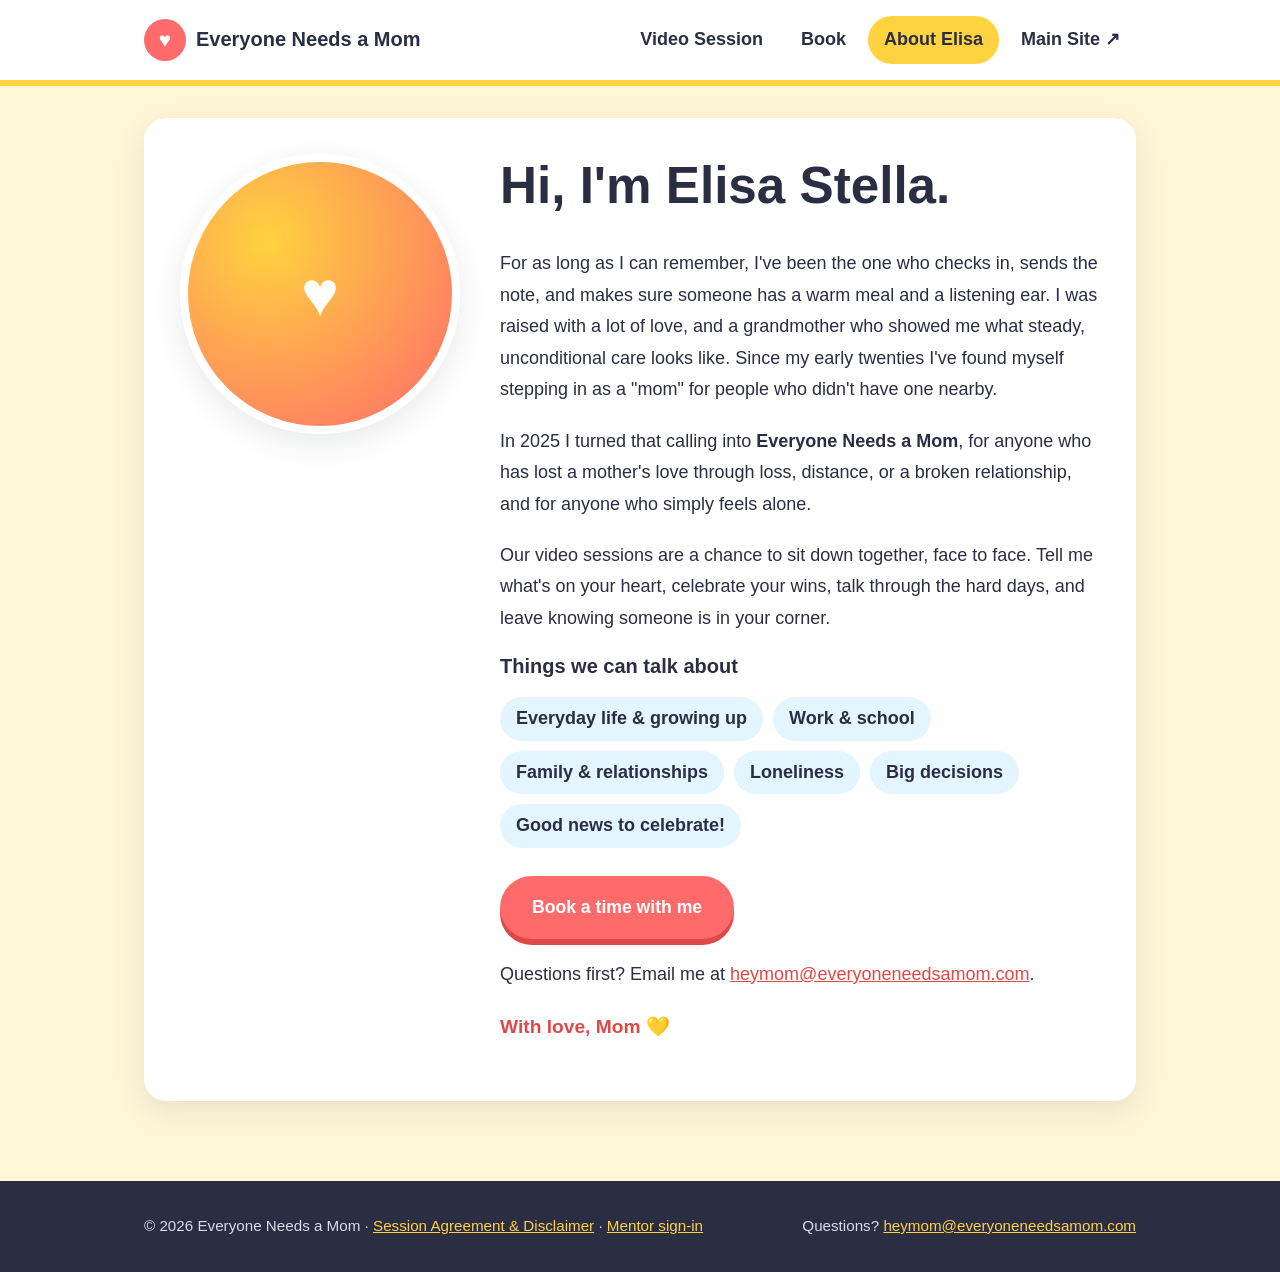
==== about.html @ e0fbef5b "Add video sessions site with mentor sign-in Client video page with 18+ and disclaimer gate, booking " ====
<!DOCTYPE html>
<html lang="en">
<head>
  <meta charset="utf-8">
  <meta name="viewport" content="width=device-width, initial-scale=1">
  <title>About Elisa — Everyone Needs a Mom</title>
  <meta name="description" content="Meet Elisa Stella, the step-in mom behind Everyone Needs a Mom.">
  <link rel="icon" href="data:image/svg+xml,<svg xmlns='http://www.w3.org/2000/svg' viewBox='0 0 100 100'><text y='.9em' font-size='90'>🌼</text></svg>">
  <link rel="stylesheet" href="styles.css">
</head>
<body>

<header class="site-header">
  <div class="wrap">
    <a class="logo" href="index.html"><span class="logo-mark">♥</span> Everyone Needs a Mom</a>
    <nav class="nav">
      <a href="index.html">Video Session</a>
      <a href="index.html#book">Book</a>
      <a href="about.html" aria-current="page">About <span data-mentor-name>Elisa</span></a>
      <a data-main-site href="https://everyoneneedsamom.com">Main Site ↗</a>
    </nav>
  </div>
</header>

<main>
  <section>
    <div class="wrap">
      <div class="card">
        <div class="about-grid">
          <div class="photo">
            <img src="https://everyoneneedsamom.com/wp-content/uploads/2026/05/Elisa-Stella.jpg"
                 alt="Elisa Stella, founder of Everyone Needs a Mom"
                 onerror="var p=this.parentNode; this.remove(); p.textContent='♥';">
          </div>

          <div>
            <h1>Hi, I'm <span data-mentor-fullname>Elisa Stella</span>.</h1>

            <p>For as long as I can remember, I've been the one who checks in, sends the note, and makes sure someone has a warm meal and a listening ear. I was raised with a lot of love, and a grandmother who showed me what steady, unconditional care looks like. Since my early twenties I've found myself stepping in as a "mom" for people who didn't have one nearby.</p>
            <p>In 2025 I turned that calling into <b>Everyone Needs a Mom</b>, for anyone who has lost a mother's love through loss, distance, or a broken relationship, and for anyone who simply feels alone.</p>
            <p>Our video sessions are a chance to sit down together, face to face. Tell me what's on your heart, celebrate your wins, talk through the hard days, and leave knowing someone is in your corner.</p>

            <h3>Things we can talk about</h3>
            <ul class="pill-list">
              <li>Everyday life &amp; growing up</li>
              <li>Work &amp; school</li>
              <li>Family &amp; relationships</li>
              <li>Loneliness</li>
              <li>Big decisions</li>
              <li>Good news to celebrate!</li>
            </ul>

            <p style="margin-top:1.6em">
              <a class="btn" href="index.html#book">Book a time with me</a>
            </p>
            <p>Questions first? Email me at <a data-email href="mailto:heymom@everyoneneedsamom.com">heymom@everyoneneedsamom.com</a>.</p>
            <p class="signoff">With love, Mom 💛</p>
          </div>
        </div>
      </div>
    </div>
  </section>
</main>

<footer class="site-footer">
  <div class="wrap">
    <span>© <span data-year>2026</span> Everyone Needs a Mom · <a href="terms.html">Session Agreement &amp; Disclaimer</a> · <a href="signin.html">Mentor sign-in</a></span>
    <span>Questions? <a data-email href="mailto:heymom@everyoneneedsamom.com">heymom@everyoneneedsamom.com</a></span>
  </div>
</footer>

<script src="config.js"></script>
<script src="app.js"></script>
</body>
</html>
---- styles.css ----
/* Everyone Needs a Mom — bright, cheerful, simple */
:root {
  --sun: #FFD23F;
  --sun-soft: #FFF6D6;
  --coral: #FF6B6B;
  --coral-dark: #E04848;
  --sky: #3BB5F5;
  --sky-soft: #E3F5FF;
  --mint: #3DD6A3;
  --mint-soft: #E2FAF1;
  --ink: #2B2D42;
  --ink-soft: #5C5F77;
  --white: #FFFFFF;
  --radius: 22px;
  --shadow: 0 10px 30px rgba(43, 45, 66, 0.10);
}

* { box-sizing: border-box; }

html { scroll-behavior: smooth; }

body {
  margin: 0;
  font-family: Arial, Helvetica, sans-serif;
  font-size: 18px;
  line-height: 1.75;
  color: var(--ink);
  background: var(--sun-soft);
}

h1, h2, h3 { line-height: 1.25; margin: 0 0 0.6em; }
h1 { font-size: clamp(2rem, 5vw, 3.2rem); }
h2 { font-size: clamp(1.6rem, 3.5vw, 2.2rem); }
h3 { font-size: 1.25rem; }
p  { margin: 0 0 1.1em; }
a  { color: var(--coral-dark); }

.wrap { max-width: 1040px; margin: 0 auto; padding: 0 24px; }

/* ---------- Header ---------- */
.site-header {
  background: var(--white);
  border-bottom: 6px solid var(--sun);
}
.site-header .wrap {
  display: flex; align-items: center; justify-content: space-between;
  gap: 16px; padding-top: 16px; padding-bottom: 16px; flex-wrap: wrap;
}
.logo {
  display: flex; align-items: center; gap: 10px;
  font-weight: bold; font-size: 1.25rem; color: var(--ink); text-decoration: none;
}
.logo-mark {
  width: 42px; height: 42px; border-radius: 50%;
  background: var(--coral); color: var(--white);
  display: grid; place-items: center; font-size: 1.3rem;
}
.nav { display: flex; gap: 6px; flex-wrap: wrap; }
.nav a {
  text-decoration: none; color: var(--ink); font-weight: bold;
  padding: 8px 16px; border-radius: 999px;
}
.nav a:hover, .nav a[aria-current="page"] { background: var(--sun); }

/* ---------- Hero ---------- */
.hero { padding: 64px 0 48px; text-align: center; }
.hero p { font-size: 1.2rem; color: var(--ink-soft); max-width: 640px; margin: 0 auto 1.6em; }
.hero-badges { display: flex; gap: 10px; justify-content: center; flex-wrap: wrap; }
.badge {
  background: var(--white); border-radius: 999px; padding: 8px 18px;
  font-weight: bold; box-shadow: var(--shadow); font-size: 0.95rem;
}

/* ---------- Buttons ---------- */
.btn {
  display: inline-block; border: 0; cursor: pointer;
  font-family: Arial, Helvetica, sans-serif; font-weight: bold; font-size: 1.1rem;
  padding: 16px 32px; border-radius: 999px; text-decoration: none;
  background: var(--coral); color: var(--white);
  box-shadow: 0 6px 0 var(--coral-dark);
  transition: transform .08s ease, box-shadow .08s ease, opacity .2s;
}
.btn:hover { transform: translateY(-2px); box-shadow: 0 8px 0 var(--coral-dark); }
.btn:active { transform: translateY(4px); box-shadow: 0 2px 0 var(--coral-dark); }
.btn:disabled { opacity: .45; cursor: not-allowed; transform: none; box-shadow: 0 6px 0 var(--coral-dark); }
.btn-sky  { background: var(--sky);  box-shadow: 0 6px 0 #1E8FCB; }
.btn-sky:hover { box-shadow: 0 8px 0 #1E8FCB; }
.btn-big { font-size: 1.4rem; padding: 22px 44px; }

/* ---------- Sections / cards ---------- */
section { padding: 32px 0 48px; }
.card {
  background: var(--white); border-radius: var(--radius);
  box-shadow: var(--shadow); padding: 36px;
}
.section-title { display: flex; align-items: center; gap: 12px; }
.step-dot {
  flex: none; width: 44px; height: 44px; border-radius: 50%;
  display: grid; place-items: center; font-weight: bold; color: var(--white);
}
.dot-sky { background: var(--sky); }
.dot-mint { background: var(--mint); }
.dot-coral { background: var(--coral); }

/* ---------- Video gate ---------- */
.gate { border-top: 10px solid var(--sky); }
.gate-steps { display: grid; gap: 18px; margin: 24px 0; }
.check {
  display: flex; gap: 14px; align-items: flex-start;
  background: var(--sky-soft); border-radius: 16px; padding: 18px 20px; cursor: pointer;
}
.check input { width: 26px; height: 26px; margin-top: 3px; flex: none; accent-color: var(--coral); cursor: pointer; }
.field { display: grid; gap: 8px; max-width: 360px; }
.field label { font-weight: bold; }
.field input {
  font-family: Arial, Helvetica, sans-serif; font-size: 1.1rem;
  padding: 14px 16px; border-radius: 14px; border: 3px solid var(--sky-soft);
}
.field input:focus { outline: none; border-color: var(--sky); }
.fee-note {
  background: var(--sun-soft); border-left: 6px solid var(--sun);
  border-radius: 12px; padding: 14px 18px; margin: 0 0 8px;
}
.error { color: var(--coral-dark); font-weight: bold; min-height: 1.75em; margin: 8px 0 0; }

.video-box {
  position: relative; width: 100%; aspect-ratio: 16 / 9; min-height: 420px;
  background: var(--ink); border-radius: var(--radius); overflow: hidden;
}
.video-box iframe { width: 100%; height: 100%; border: 0; }
.video-placeholder {
  position: absolute; inset: 0; display: grid; place-items: center; text-align: center;
  color: var(--white); padding: 24px;
}
.hidden { display: none !important; }

/* ---------- Calendar ---------- */
.calendar { border-top: 10px solid var(--mint); }
#cal-inline { width: 100%; min-height: 640px; overflow: auto; }

.setup-note {
  background: var(--mint-soft); border: 3px dashed var(--mint);
  border-radius: 16px; padding: 22px 24px; color: var(--ink);
}
.setup-note code { background: var(--white); padding: 2px 8px; border-radius: 6px; }

/* ---------- About ---------- */
.about-grid { display: grid; grid-template-columns: 280px 1fr; gap: 40px; align-items: start; }
.photo {
  width: 100%; aspect-ratio: 1; border-radius: 50%;
  background: radial-gradient(circle at 30% 30%, var(--sun), var(--coral));
  display: grid; place-items: center; color: var(--white); font-size: 4rem; font-weight: bold;
  border: 8px solid var(--white); box-shadow: var(--shadow); overflow: hidden;
}
.photo img { width: 100%; height: 100%; object-fit: cover; }
.pill-list { display: flex; flex-wrap: wrap; gap: 10px; padding: 0; list-style: none; }
.pill-list li { background: var(--sky-soft); border-radius: 999px; padding: 6px 16px; font-weight: bold; }

/* ---------- Terms ---------- */
.terms h2 { margin-top: 1.4em; font-size: 1.4rem; }
.terms ol li, .terms ul li { margin-bottom: 0.7em; }

/* ---------- Mentor page ---------- */
.mentor-hero { text-align: center; padding: 40px 0 20px; }
.tool { margin-top: 28px; }
.mono { font-family: "Courier New", monospace; word-break: break-all; background: var(--sun-soft); padding: 12px; border-radius: 10px; }

/* ---------- Footer ---------- */
.site-footer {
  background: var(--ink); color: #DADCE8; padding: 32px 0; margin-top: 32px;
  font-size: 0.95rem;
}
.site-footer a { color: var(--sun); }
.site-footer .wrap { display: flex; justify-content: space-between; gap: 16px; flex-wrap: wrap; }

/* ---------- Mobile ---------- */
@media (max-width: 720px) {
  body { font-size: 17px; }
  .card { padding: 24px; }
  .about-grid { grid-template-columns: 1fr; }
  .photo { max-width: 220px; margin: 0 auto; }
  .video-box { min-height: 320px; aspect-ratio: 3 / 4; }
  .btn-big { width: 100%; }
}

/* ---------- Sign-in & mentor dashboard ---------- */
.wrap.narrow { max-width: 560px; }
.signin-card { text-align: center; margin-top: 24px; border-top: 10px solid var(--coral); }
.signin-icon { font-size: 3rem; line-height: 1; margin-bottom: 8px; }
.signin-card form { text-align: left; margin-top: 20px; }
.field.wide { max-width: none; margin-bottom: 14px; }
.pw-row { display: flex; gap: 8px; }
.pw-row input { flex: 1; min-width: 0; }
.pw-toggle {
  font-family: Arial, Helvetica, sans-serif; font-weight: bold; font-size: 1rem;
  border: 0; border-radius: 14px; padding: 0 18px; cursor: pointer;
  background: var(--sky-soft); color: var(--ink);
}
.small-check { padding: 12px 16px; margin: 6px 0 20px; font-size: 1rem; }
.small-check input { width: 22px; height: 22px; }
.btn.full { width: 100%; text-align: center; }
.muted { color: var(--ink-soft); font-size: 0.95rem; }
.nav-btn {
  font-family: Arial, Helvetica, sans-serif; font-weight: bold; font-size: 1rem;
  border: 0; cursor: pointer; padding: 8px 16px; border-radius: 999px;
  background: var(--sky-soft); color: var(--ink);
}
.nav-btn:hover { background: var(--sun); }
.dash-hello { text-align: center; padding: 28px 0 8px; }
.dash-hello p { color: var(--ink-soft); font-size: 1.15rem; }
.dash-grid { display: grid; grid-template-columns: 1fr 1fr; gap: 24px; margin-top: 24px; }
.stack { display: grid; gap: 14px; margin: 8px 0 18px; }
.btn-mint { background: var(--mint); box-shadow: 0 6px 0 #22A97C; }
.btn-mint:hover { box-shadow: 0 8px 0 #22A97C; }
.btn-outline { background: var(--white); color: var(--ink); border: 3px solid var(--sky); box-shadow: 0 6px 0 var(--sky-soft); }
.btn-outline:hover { box-shadow: 0 8px 0 var(--sky-soft); }
.code-card { border-top: 10px solid var(--coral); }
.big-code {
  font-size: 2.2rem; font-weight: bold; letter-spacing: 0.08em; text-align: center;
  background: var(--sun-soft); border-radius: 16px; padding: 14px; margin: 8px 0 18px;
}
.copied { color: #1E8F64; font-weight: bold; margin-left: 10px; }
.advanced { margin-top: 24px; }
.advanced summary { cursor: pointer; font-weight: bold; font-size: 1.1rem; }
.advanced[open] summary { margin-bottom: 14px; }
textarea.out { width: 100%; border: 0; font-size: 0.85rem; line-height: 1.4; }
.signoff { font-size: 1.2rem; font-weight: bold; color: var(--coral-dark); }
@media (max-width: 820px) { .dash-grid { grid-template-columns: 1fr; } }
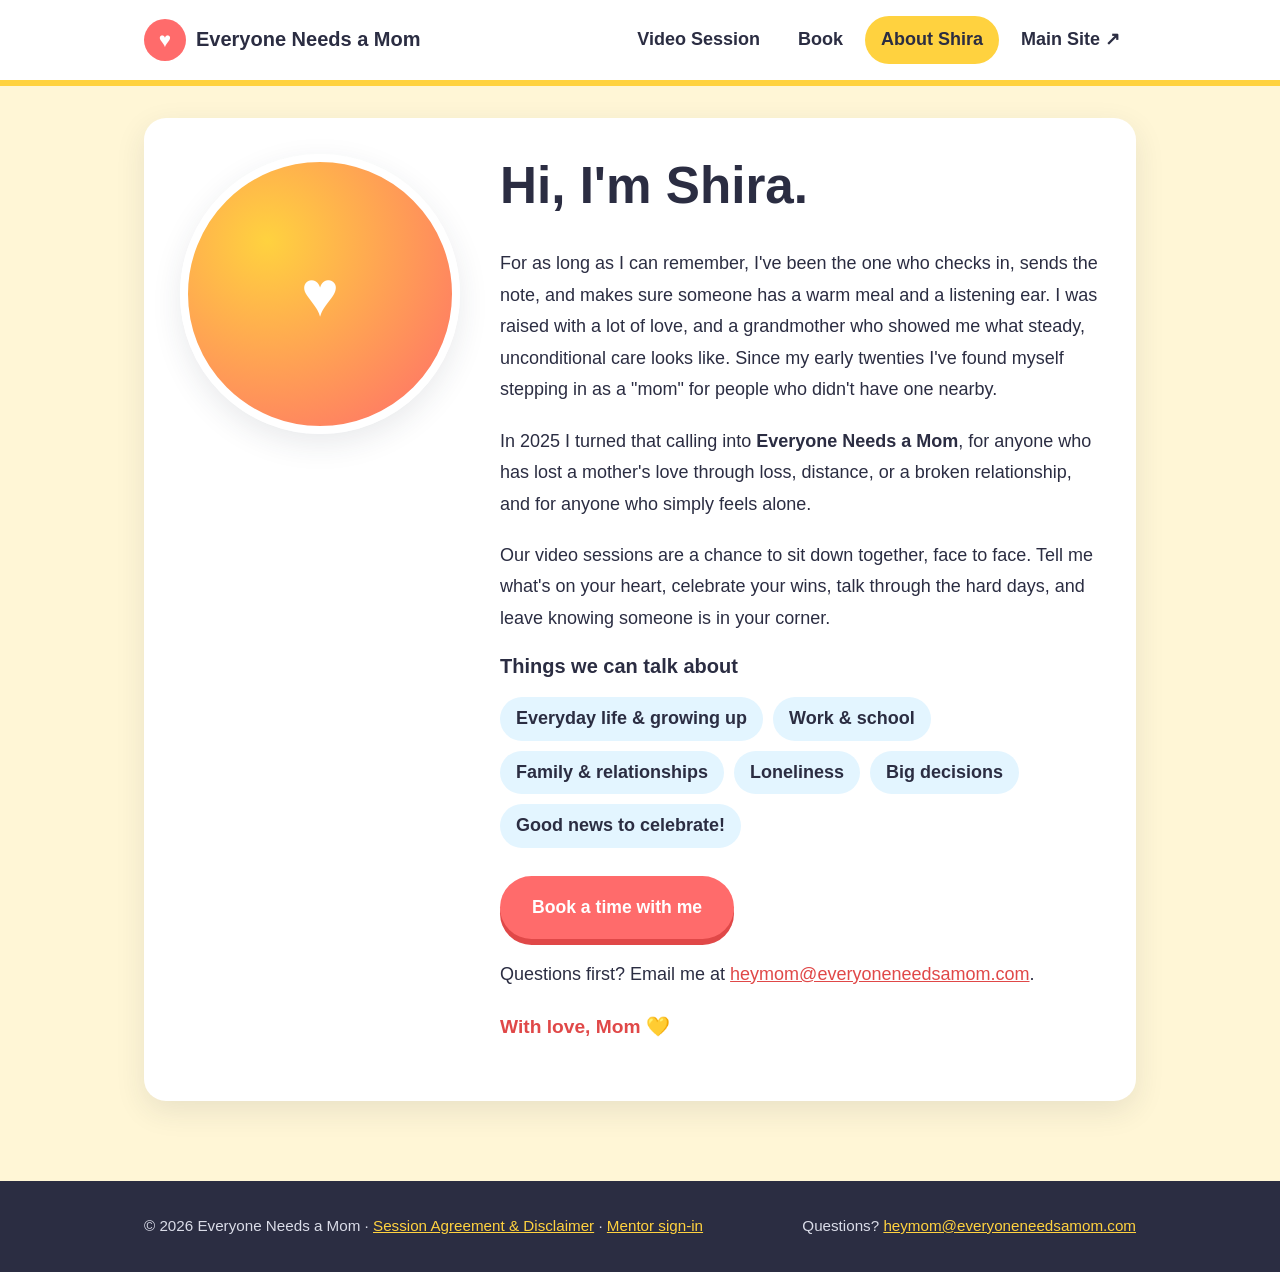
==== commit 2b393334: "Change mentor name to Shira Co-Authored-By: Claude Opus 5.5 <noreply@anthropic.com> Claude-Session:" ====
--- a/about.html
+++ b/about.html
@@ -3,8 +3,8 @@
 <head>
   <meta charset="utf-8">
   <meta name="viewport" content="width=device-width, initial-scale=1">
-  <title>About Elisa — Everyone Needs a Mom</title>
-  <meta name="description" content="Meet Elisa Stella, the step-in mom behind Everyone Needs a Mom.">
+  <title>About Shira — Everyone Needs a Mom</title>
+  <meta name="description" content="Meet Shira, the step-in mom behind Everyone Needs a Mom.">
   <link rel="icon" href="data:image/svg+xml,<svg xmlns='http://www.w3.org/2000/svg' viewBox='0 0 100 100'><text y='.9em' font-size='90'>🌼</text></svg>">
   <link rel="stylesheet" href="styles.css">
 </head>
@@ -16,7 +16,7 @@
     <nav class="nav">
       <a href="index.html">Video Session</a>
       <a href="index.html#book">Book</a>
-      <a href="about.html" aria-current="page">About <span data-mentor-name>Elisa</span></a>
+      <a href="about.html" aria-current="page">About <span data-mentor-name>Shira</span></a>
       <a data-main-site href="https://everyoneneedsamom.com">Main Site ↗</a>
     </nav>
   </div>
@@ -29,12 +29,12 @@
         <div class="about-grid">
           <div class="photo">
             <img src="https://everyoneneedsamom.com/wp-content/uploads/2026/05/Elisa-Stella.jpg"
-                 alt="Elisa Stella, founder of Everyone Needs a Mom"
+                 alt="Shira, founder of Everyone Needs a Mom"
                  onerror="var p=this.parentNode; this.remove(); p.textContent='♥';">
           </div>
 
           <div>
-            <h1>Hi, I'm <span data-mentor-fullname>Elisa Stella</span>.</h1>
+            <h1>Hi, I'm <span data-mentor-fullname>Shira</span>.</h1>
 
             <p>For as long as I can remember, I've been the one who checks in, sends the note, and makes sure someone has a warm meal and a listening ear. I was raised with a lot of love, and a grandmother who showed me what steady, unconditional care looks like. Since my early twenties I've found myself stepping in as a "mom" for people who didn't have one nearby.</p>
             <p>In 2025 I turned that calling into <b>Everyone Needs a Mom</b>, for anyone who has lost a mother's love through loss, distance, or a broken relationship, and for anyone who simply feels alone.</p>
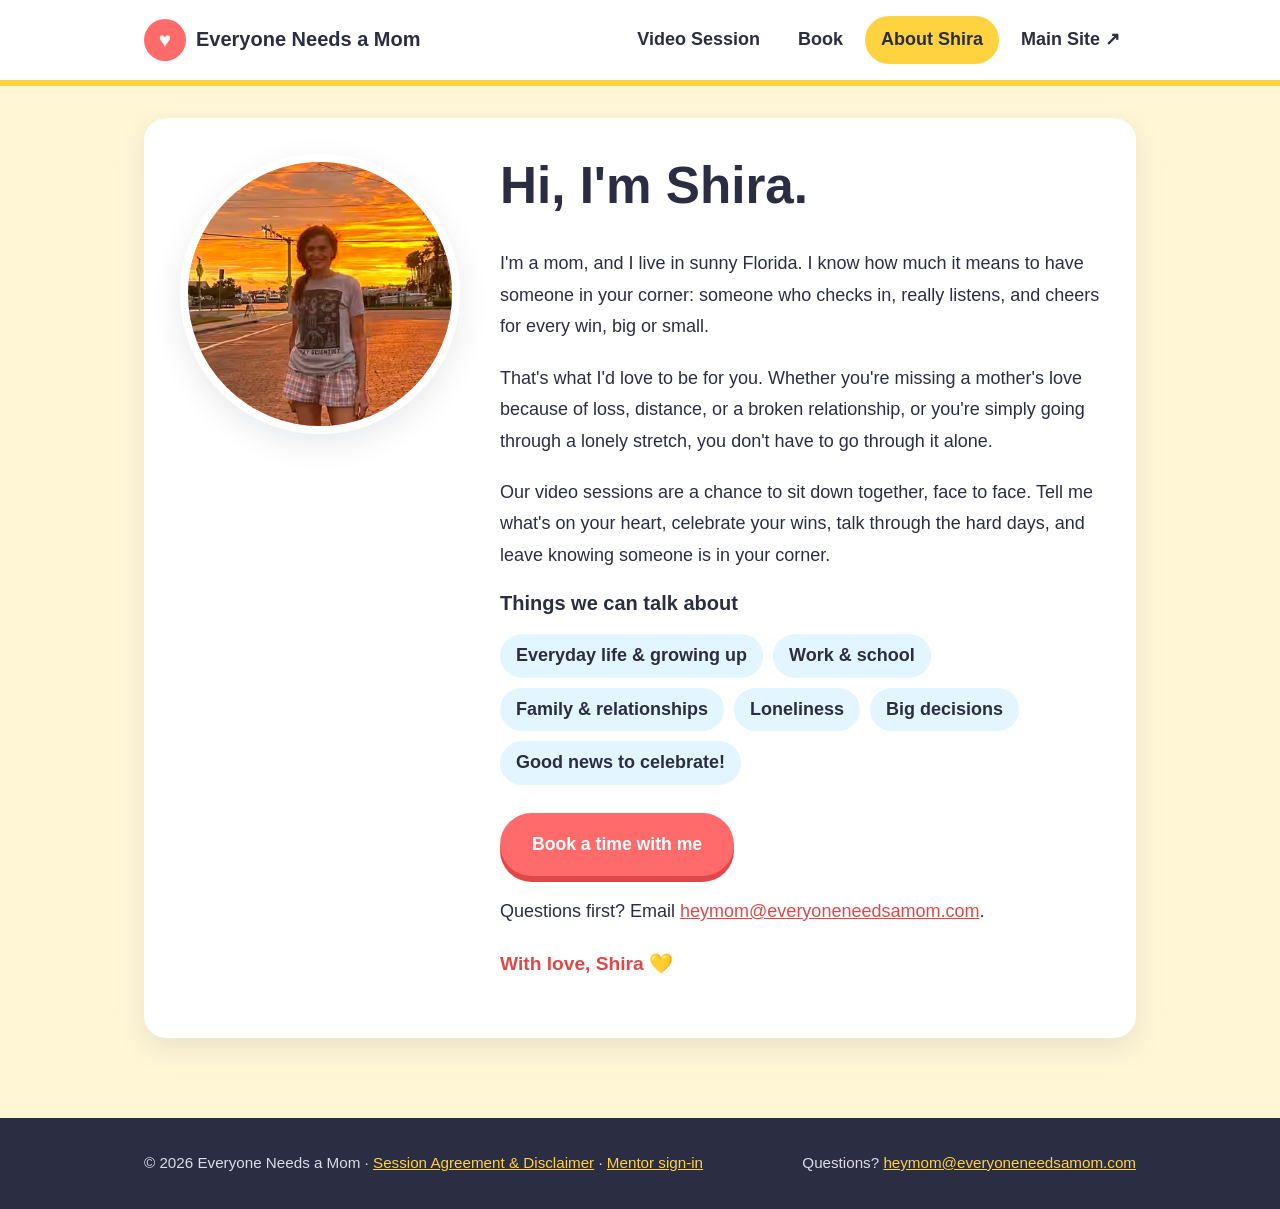
==== commit 3ebcb7f7: "About page: Shira's own photo and intro Replaces the photo and story taken from the main site's Abou" ====
--- a/about.html
+++ b/about.html
@@ -4,7 +4,7 @@
   <meta charset="utf-8">
   <meta name="viewport" content="width=device-width, initial-scale=1">
   <title>About Shira — Everyone Needs a Mom</title>
-  <meta name="description" content="Meet Shira, the step-in mom behind Everyone Needs a Mom.">
+  <meta name="description" content="Meet Shira, your step-in mom for live video sessions at Everyone Needs a Mom.">
   <link rel="icon" href="data:image/svg+xml,<svg xmlns='http://www.w3.org/2000/svg' viewBox='0 0 100 100'><text y='.9em' font-size='90'>🌼</text></svg>">
   <link rel="stylesheet" href="styles.css">
 </head>
@@ -28,16 +28,16 @@
       <div class="card">
         <div class="about-grid">
           <div class="photo">
-            <img src="https://everyoneneedsamom.com/wp-content/uploads/2026/05/Elisa-Stella.jpg"
-                 alt="Shira, founder of Everyone Needs a Mom"
+            <img src="shira.avif"
+                 alt="Shira smiling at sunset in Florida"
                  onerror="var p=this.parentNode; this.remove(); p.textContent='♥';">
           </div>
 
           <div>
             <h1>Hi, I'm <span data-mentor-fullname>Shira</span>.</h1>
 
-            <p>For as long as I can remember, I've been the one who checks in, sends the note, and makes sure someone has a warm meal and a listening ear. I was raised with a lot of love, and a grandmother who showed me what steady, unconditional care looks like. Since my early twenties I've found myself stepping in as a "mom" for people who didn't have one nearby.</p>
-            <p>In 2025 I turned that calling into <b>Everyone Needs a Mom</b>, for anyone who has lost a mother's love through loss, distance, or a broken relationship, and for anyone who simply feels alone.</p>
+            <p>I'm a mom, and I live in sunny Florida. I know how much it means to have someone in your corner: someone who checks in, really listens, and cheers for every win, big or small.</p>
+            <p>That's what I'd love to be for you. Whether you're missing a mother's love because of loss, distance, or a broken relationship, or you're simply going through a lonely stretch, you don't have to go through it alone.</p>
             <p>Our video sessions are a chance to sit down together, face to face. Tell me what's on your heart, celebrate your wins, talk through the hard days, and leave knowing someone is in your corner.</p>
 
             <h3>Things we can talk about</h3>
@@ -53,8 +53,8 @@
             <p style="margin-top:1.6em">
               <a class="btn" href="index.html#book">Book a time with me</a>
             </p>
-            <p>Questions first? Email me at <a data-email href="mailto:heymom@everyoneneedsamom.com">heymom@everyoneneedsamom.com</a>.</p>
-            <p class="signoff">With love, Mom 💛</p>
+            <p>Questions first? Email <a data-email href="mailto:heymom@everyoneneedsamom.com">heymom@everyoneneedsamom.com</a>.</p>
+            <p class="signoff">With love, Shira 💛</p>
           </div>
         </div>
       </div>
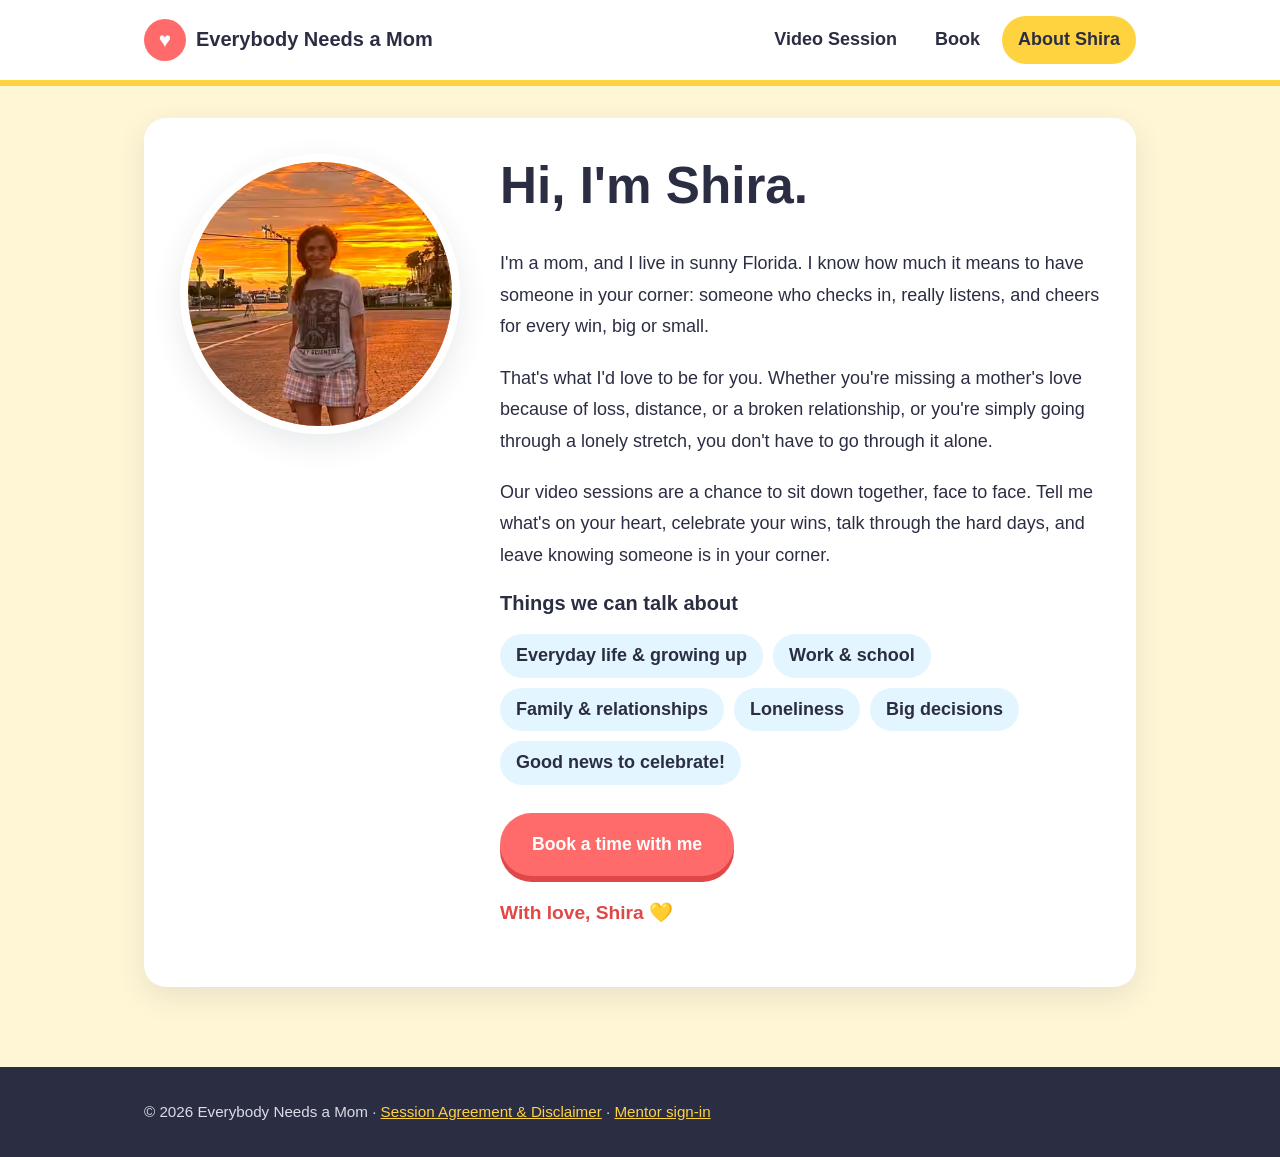
==== commit f41c2aa7: "Rebrand to Everybody Needs a Mom; remove links and email of a different business everyoneneedsamom.c" ====
--- a/about.html
+++ b/about.html
@@ -3,8 +3,8 @@
 <head>
   <meta charset="utf-8">
   <meta name="viewport" content="width=device-width, initial-scale=1">
-  <title>About Shira — Everyone Needs a Mom</title>
-  <meta name="description" content="Meet Shira, your step-in mom for live video sessions at Everyone Needs a Mom.">
+  <title>About Shira — Everybody Needs a Mom</title>
+  <meta name="description" content="Meet Shira, your step-in mom for live video sessions at Everybody Needs a Mom.">
   <link rel="icon" href="data:image/svg+xml,<svg xmlns='http://www.w3.org/2000/svg' viewBox='0 0 100 100'><text y='.9em' font-size='90'>🌼</text></svg>">
   <link rel="stylesheet" href="styles.css">
 </head>
@@ -12,12 +12,11 @@
 
 <header class="site-header">
   <div class="wrap">
-    <a class="logo" href="index.html"><span class="logo-mark">♥</span> Everyone Needs a Mom</a>
+    <a class="logo" href="index.html"><span class="logo-mark">♥</span> Everybody Needs a Mom</a>
     <nav class="nav">
       <a href="index.html">Video Session</a>
       <a href="index.html#book">Book</a>
       <a href="about.html" aria-current="page">About <span data-mentor-name>Shira</span></a>
-      <a data-main-site href="https://everyoneneedsamom.com">Main Site ↗</a>
     </nav>
   </div>
 </header>
@@ -53,7 +52,7 @@
             <p style="margin-top:1.6em">
               <a class="btn" href="index.html#book">Book a time with me</a>
             </p>
-            <p>Questions first? Email <a data-email href="mailto:heymom@everyoneneedsamom.com">heymom@everyoneneedsamom.com</a>.</p>
+            <p>Questions first? Email <a data-email href="#"></a>.</p>
             <p class="signoff">With love, Shira 💛</p>
           </div>
         </div>
@@ -64,8 +63,8 @@
 
 <footer class="site-footer">
   <div class="wrap">
-    <span>© <span data-year>2026</span> Everyone Needs a Mom · <a href="terms.html">Session Agreement &amp; Disclaimer</a> · <a href="signin.html">Mentor sign-in</a></span>
-    <span>Questions? <a data-email href="mailto:heymom@everyoneneedsamom.com">heymom@everyoneneedsamom.com</a></span>
+    <span>© <span data-year>2026</span> Everybody Needs a Mom · <a href="terms.html">Session Agreement &amp; Disclaimer</a> · <a href="signin.html">Mentor sign-in</a></span>
+    <span>Questions? <a data-email href="#"></a></span>
   </div>
 </footer>
 
--- a/styles.css
+++ b/styles.css
@@ -226,3 +226,15 @@
 textarea.out { width: 100%; border: 0; font-size: 0.85rem; line-height: 1.4; }
 .signoff { font-size: 1.2rem; font-weight: bold; color: var(--coral-dark); }
 @media (max-width: 820px) { .dash-grid { grid-template-columns: 1fr; } }
+
+/* ---------- Booking request form ---------- */
+.field select, .field textarea {
+  font-family: Arial, Helvetica, sans-serif; font-size: 1.1rem; color: var(--ink);
+  padding: 14px 16px; border-radius: 14px; border: 3px solid var(--sky-soft); background: var(--white);
+}
+.field select:focus, .field textarea:focus { outline: none; border-color: var(--sky); }
+.request-grid { display: grid; grid-template-columns: 1fr 1fr; gap: 18px; margin: 8px 0 18px; }
+.request-grid .field { max-width: none; }
+#rq-done { margin-top: 18px; }
+textarea.out { word-break: normal; overflow-wrap: anywhere; }
+@media (max-width: 720px) { .request-grid { grid-template-columns: 1fr; } }
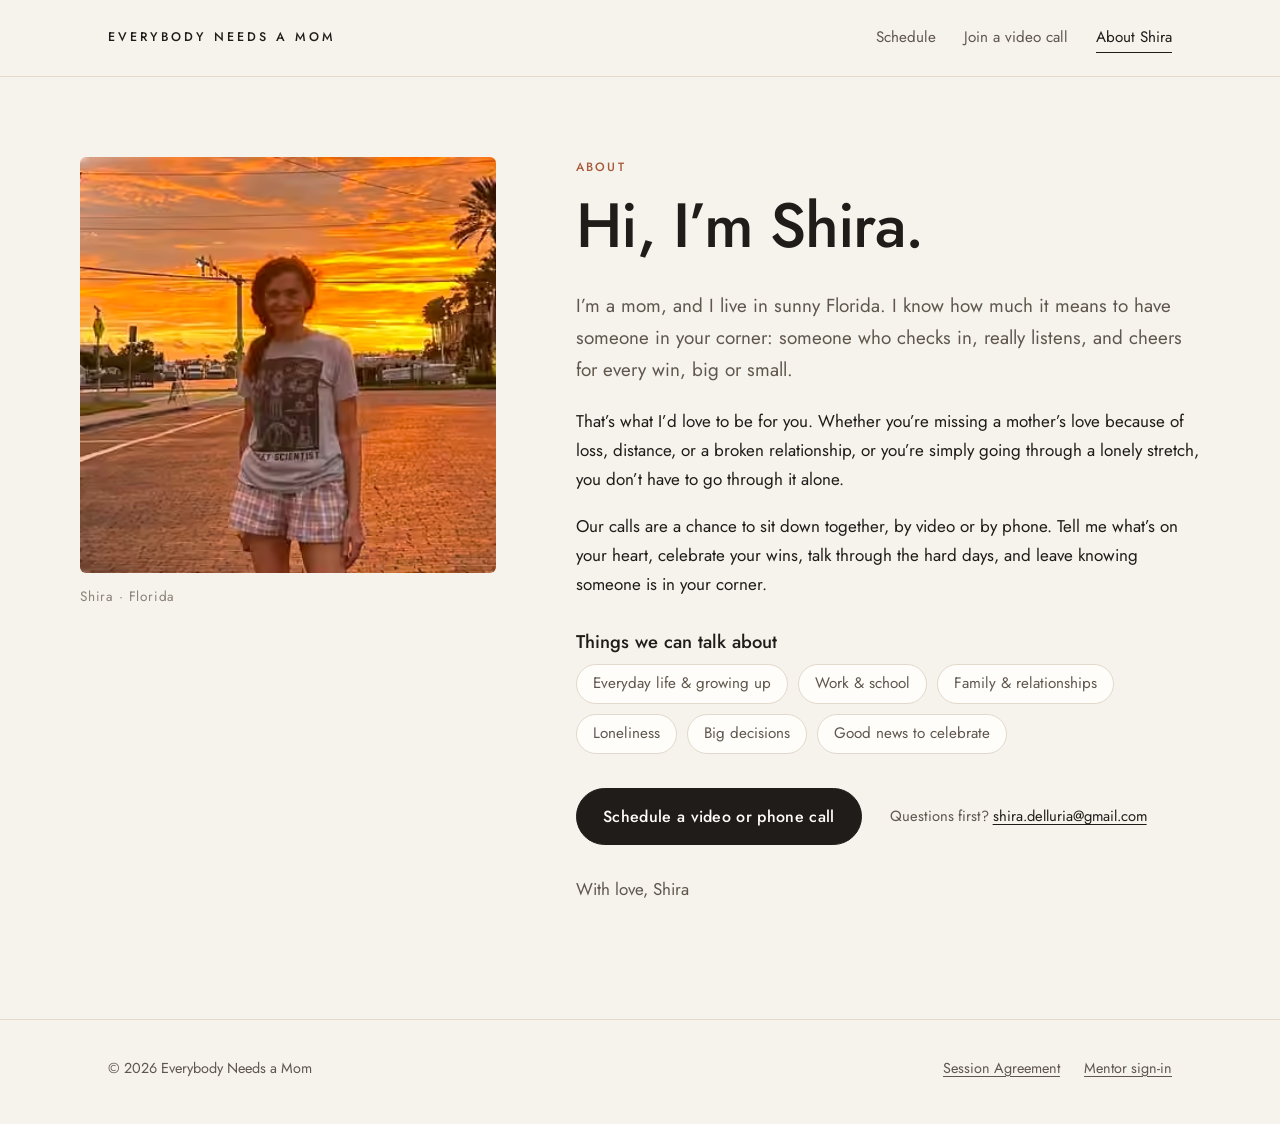
==== commit c8623f86: "Redesign: Futura, warm neutral palette, video or phone booking Editorial redesign (Futura with Jost " ====
--- a/about.html
+++ b/about.html
@@ -4,67 +4,65 @@
   <meta charset="utf-8">
   <meta name="viewport" content="width=device-width, initial-scale=1">
   <title>About Shira — Everybody Needs a Mom</title>
-  <meta name="description" content="Meet Shira, your step-in mom for live video sessions at Everybody Needs a Mom.">
-  <link rel="icon" href="data:image/svg+xml,<svg xmlns='http://www.w3.org/2000/svg' viewBox='0 0 100 100'><text y='.9em' font-size='90'>🌼</text></svg>">
+  <meta name="description" content="Meet Shira, your step-in mom for private video and phone calls.">
+  <link rel="icon" href="data:image/svg+xml,<svg xmlns='http://www.w3.org/2000/svg' viewBox='0 0 64 64'><circle cx='32' cy='32' r='28' fill='%23A65A3A'/></svg>">
+  <link rel="preconnect" href="https://fonts.bunny.net">
+  <link rel="stylesheet" href="https://fonts.bunny.net/css?family=jost:400,500&display=swap">
   <link rel="stylesheet" href="styles.css">
 </head>
 <body>
 
 <header class="site-header">
   <div class="wrap">
-    <a class="logo" href="index.html"><span class="logo-mark">♥</span> Everybody Needs a Mom</a>
-    <nav class="nav">
-      <a href="index.html">Video Session</a>
-      <a href="index.html#book">Book</a>
+    <a class="logo" href="index.html">Everybody Needs a Mom</a>
+    <nav class="nav" aria-label="Main">
+      <a href="index.html#book">Schedule</a>
+      <a href="index.html#session">Join a video call</a>
       <a href="about.html" aria-current="page">About <span data-mentor-name>Shira</span></a>
     </nav>
   </div>
 </header>
 
 <main>
-  <section>
-    <div class="wrap">
-      <div class="card">
-        <div class="about-grid">
-          <div class="photo">
-            <img src="shira.avif"
-                 alt="Shira smiling at sunset in Florida"
-                 onerror="var p=this.parentNode; this.remove(); p.textContent='♥';">
-          </div>
+  <div class="wrap about-grid">
+    <figure class="portrait">
+      <img src="shira.avif" alt="Shira smiling at sunset in Florida" width="360" height="360" onerror="this.closest('figure').remove();">
+      <figcaption><span data-mentor-name>Shira</span> &middot; Florida</figcaption>
+    </figure>
 
-          <div>
-            <h1>Hi, I'm <span data-mentor-fullname>Shira</span>.</h1>
+    <div>
+      <span class="eyebrow">About</span>
+      <h1>Hi, I&rsquo;m <span data-mentor-fullname>Shira</span>.</h1>
+      <p class="lead">I&rsquo;m a mom, and I live in sunny Florida. I know how much it means to have someone in your corner: someone who checks in, really listens, and cheers for every win, big or small.</p>
+      <p>That&rsquo;s what I&rsquo;d love to be for you. Whether you&rsquo;re missing a mother&rsquo;s love because of loss, distance, or a broken relationship, or you&rsquo;re simply going through a lonely stretch, you don&rsquo;t have to go through it alone.</p>
+      <p>Our calls are a chance to sit down together, by video or by phone. Tell me what&rsquo;s on your heart, celebrate your wins, talk through the hard days, and leave knowing someone is in your corner.</p>
 
-            <p>I'm a mom, and I live in sunny Florida. I know how much it means to have someone in your corner: someone who checks in, really listens, and cheers for every win, big or small.</p>
-            <p>That's what I'd love to be for you. Whether you're missing a mother's love because of loss, distance, or a broken relationship, or you're simply going through a lonely stretch, you don't have to go through it alone.</p>
-            <p>Our video sessions are a chance to sit down together, face to face. Tell me what's on your heart, celebrate your wins, talk through the hard days, and leave knowing someone is in your corner.</p>
+      <h3>Things we can talk about</h3>
+      <ul class="tag-list">
+        <li>Everyday life &amp; growing up</li>
+        <li>Work &amp; school</li>
+        <li>Family &amp; relationships</li>
+        <li>Loneliness</li>
+        <li>Big decisions</li>
+        <li>Good news to celebrate</li>
+      </ul>
 
-            <h3>Things we can talk about</h3>
-            <ul class="pill-list">
-              <li>Everyday life &amp; growing up</li>
-              <li>Work &amp; school</li>
-              <li>Family &amp; relationships</li>
-              <li>Loneliness</li>
-              <li>Big decisions</li>
-              <li>Good news to celebrate!</li>
-            </ul>
-
-            <p style="margin-top:1.6em">
-              <a class="btn" href="index.html#book">Book a time with me</a>
-            </p>
-            <p>Questions first? Email <a data-email href="#"></a>.</p>
-            <p class="signoff">With love, Shira 💛</p>
-          </div>
-        </div>
+      <div class="hero-actions">
+        <a class="btn" href="index.html#book">Schedule a video or phone call</a>
+        <span class="small muted">Questions first? <a data-email href="#"></a></span>
       </div>
+      <p class="signoff">With love, <span data-mentor-name>Shira</span></p>
     </div>
-  </section>
+  </div>
 </main>
 
 <footer class="site-footer">
   <div class="wrap">
-    <span>© <span data-year>2026</span> Everybody Needs a Mom · <a href="terms.html">Session Agreement &amp; Disclaimer</a> · <a href="signin.html">Mentor sign-in</a></span>
-    <span>Questions? <a data-email href="#"></a></span>
+    <span>&copy; <span data-year>2026</span> Everybody Needs a Mom</span>
+    <span class="footer-links">
+      <a href="terms.html">Session Agreement</a>
+      <a href="signin.html">Mentor sign-in</a>
+    </span>
   </div>
 </footer>
 
--- a/styles.css
+++ b/styles.css
@@ -1,240 +1,267 @@
-/* Everyone Needs a Mom — bright, cheerful, simple */
+/* Everybody Needs a Mom — warm, neutral, editorial */
 :root {
-  --sun: #FFD23F;
-  --sun-soft: #FFF6D6;
-  --coral: #FF6B6B;
-  --coral-dark: #E04848;
-  --sky: #3BB5F5;
-  --sky-soft: #E3F5FF;
-  --mint: #3DD6A3;
-  --mint-soft: #E2FAF1;
-  --ink: #2B2D42;
-  --ink-soft: #5C5F77;
-  --white: #FFFFFF;
-  --radius: 22px;
-  --shadow: 0 10px 30px rgba(43, 45, 66, 0.10);
-}
-
-* { box-sizing: border-box; }
-
-html { scroll-behavior: smooth; }
-
+  --bg: #F6F2EC;
+  --paper: #FFFDF9;
+  --sand: #EEE7DC;
+  --line: #E2D9CC;
+  --ink: #1F1C19;
+  --ink-2: #5F574E;
+  --ink-3: #8A8177;
+  --clay: #A65A3A;
+  --clay-dark: #8C4A2E;
+  --focus: rgba(166, 90, 58, 0.32);
+  --radius: 6px;
+  --font: "Futura PT", Futura, "Jost", "Century Gothic", "Avenir Next", Avenir, "Helvetica Neue", Arial, sans-serif;
+}
+
+*, *::before, *::after { box-sizing: border-box; }
+html { scroll-behavior: smooth; -webkit-text-size-adjust: 100%; }
 body {
   margin: 0;
-  font-family: Arial, Helvetica, sans-serif;
-  font-size: 18px;
-  line-height: 1.75;
+  background: var(--bg);
   color: var(--ink);
-  background: var(--sun-soft);
-}
-
-h1, h2, h3 { line-height: 1.25; margin: 0 0 0.6em; }
-h1 { font-size: clamp(2rem, 5vw, 3.2rem); }
-h2 { font-size: clamp(1.6rem, 3.5vw, 2.2rem); }
-h3 { font-size: 1.25rem; }
-p  { margin: 0 0 1.1em; }
-a  { color: var(--coral-dark); }
-
-.wrap { max-width: 1040px; margin: 0 auto; padding: 0 24px; }
-
-/* ---------- Header ---------- */
-.site-header {
-  background: var(--white);
-  border-bottom: 6px solid var(--sun);
-}
+  font-family: var(--font);
+  font-size: 17px;
+  line-height: 1.7;
+  -webkit-font-smoothing: antialiased;
+  -moz-osx-font-smoothing: grayscale;
+}
+h1, h2, h3 { font-weight: 500; line-height: 1.15; letter-spacing: -0.01em; margin: 0 0 0.5em; }
+h1 { font-size: clamp(2.3rem, 5.2vw, 3.9rem); line-height: 1.05; letter-spacing: -0.02em; }
+h2 { font-size: clamp(1.7rem, 3vw, 2.3rem); }
+h3 { font-size: 1.15rem; letter-spacing: 0; }
+p { margin: 0 0 1.1em; }
+b, strong { font-weight: 500; }
+a { color: var(--ink); text-decoration-thickness: 1px; text-underline-offset: 3px; }
+a:hover { color: var(--clay); }
+::selection { background: var(--sand); }
+:focus-visible { outline: 3px solid var(--focus); outline-offset: 2px; }
+
+.wrap { max-width: 1120px; margin: 0 auto; padding: 0 28px; }
+.wrap.narrow { max-width: 760px; }
+.hidden { display: none !important; }
+.muted { color: var(--ink-2); }
+.small { font-size: 0.92rem; }
+.eyebrow {
+  display: block;
+  font-size: 0.75rem;
+  font-weight: 500;
+  letter-spacing: 0.18em;
+  text-transform: uppercase;
+  color: var(--clay);
+  margin-bottom: 16px;
+}
+.lead { font-size: 1.18rem; color: var(--ink-2); max-width: 34em; }
+
+/* ---------- Header & footer ---------- */
+.site-header { border-bottom: 1px solid var(--line); }
 .site-header .wrap {
   display: flex; align-items: center; justify-content: space-between;
-  gap: 16px; padding-top: 16px; padding-bottom: 16px; flex-wrap: wrap;
+  gap: 12px 28px; min-height: 76px; flex-wrap: wrap; padding-top: 14px; padding-bottom: 14px;
 }
 .logo {
-  display: flex; align-items: center; gap: 10px;
-  font-weight: bold; font-size: 1.25rem; color: var(--ink); text-decoration: none;
-}
-.logo-mark {
-  width: 42px; height: 42px; border-radius: 50%;
-  background: var(--coral); color: var(--white);
-  display: grid; place-items: center; font-size: 1.3rem;
-}
-.nav { display: flex; gap: 6px; flex-wrap: wrap; }
-.nav a {
-  text-decoration: none; color: var(--ink); font-weight: bold;
-  padding: 8px 16px; border-radius: 999px;
-}
-.nav a:hover, .nav a[aria-current="page"] { background: var(--sun); }
-
-/* ---------- Hero ---------- */
-.hero { padding: 64px 0 48px; text-align: center; }
-.hero p { font-size: 1.2rem; color: var(--ink-soft); max-width: 640px; margin: 0 auto 1.6em; }
-.hero-badges { display: flex; gap: 10px; justify-content: center; flex-wrap: wrap; }
-.badge {
-  background: var(--white); border-radius: 999px; padding: 8px 18px;
-  font-weight: bold; box-shadow: var(--shadow); font-size: 0.95rem;
-}
+  font-size: 0.78rem; font-weight: 500; letter-spacing: 0.24em; text-transform: uppercase;
+  text-decoration: none; color: var(--ink);
+}
+.logo:hover { color: var(--ink); }
+.nav { display: flex; align-items: center; gap: 8px 28px; flex-wrap: wrap; }
+.nav a, .nav-btn {
+  font-family: var(--font); font-size: 0.95rem; text-decoration: none; color: var(--ink-2);
+  padding: 2px 0; border: 0; border-bottom: 1px solid transparent; background: none; cursor: pointer;
+}
+.nav a:hover, .nav a[aria-current="page"], .nav-btn:hover { color: var(--ink); border-bottom-color: var(--ink); }
+
+.site-footer { border-top: 1px solid var(--line); padding: 36px 0 44px; font-size: 0.9rem; color: var(--ink-2); }
+.site-footer .wrap { display: flex; justify-content: space-between; gap: 14px 32px; flex-wrap: wrap; }
+.site-footer a { color: var(--ink-2); }
+.site-footer a:hover { color: var(--ink); }
+.footer-links { display: flex; gap: 10px 24px; flex-wrap: wrap; }
 
 /* ---------- Buttons ---------- */
 .btn {
-  display: inline-block; border: 0; cursor: pointer;
-  font-family: Arial, Helvetica, sans-serif; font-weight: bold; font-size: 1.1rem;
-  padding: 16px 32px; border-radius: 999px; text-decoration: none;
-  background: var(--coral); color: var(--white);
-  box-shadow: 0 6px 0 var(--coral-dark);
-  transition: transform .08s ease, box-shadow .08s ease, opacity .2s;
-}
-.btn:hover { transform: translateY(-2px); box-shadow: 0 8px 0 var(--coral-dark); }
-.btn:active { transform: translateY(4px); box-shadow: 0 2px 0 var(--coral-dark); }
-.btn:disabled { opacity: .45; cursor: not-allowed; transform: none; box-shadow: 0 6px 0 var(--coral-dark); }
-.btn-sky  { background: var(--sky);  box-shadow: 0 6px 0 #1E8FCB; }
-.btn-sky:hover { box-shadow: 0 8px 0 #1E8FCB; }
-.btn-big { font-size: 1.4rem; padding: 22px 44px; }
-
-/* ---------- Sections / cards ---------- */
-section { padding: 32px 0 48px; }
-.card {
-  background: var(--white); border-radius: var(--radius);
-  box-shadow: var(--shadow); padding: 36px;
-}
-.section-title { display: flex; align-items: center; gap: 12px; }
-.step-dot {
-  flex: none; width: 44px; height: 44px; border-radius: 50%;
-  display: grid; place-items: center; font-weight: bold; color: var(--white);
-}
-.dot-sky { background: var(--sky); }
-.dot-mint { background: var(--mint); }
-.dot-coral { background: var(--coral); }
-
-/* ---------- Video gate ---------- */
-.gate { border-top: 10px solid var(--sky); }
-.gate-steps { display: grid; gap: 18px; margin: 24px 0; }
+  display: inline-flex; align-items: center; justify-content: center; gap: 10px;
+  font-family: var(--font); font-size: 1rem; font-weight: 500; letter-spacing: 0.02em;
+  padding: 14px 26px; border-radius: 999px; border: 1px solid var(--ink);
+  background: var(--ink); color: var(--paper); text-decoration: none; cursor: pointer;
+  transition: background .2s ease, color .2s ease, border-color .2s ease, opacity .2s ease;
+}
+.btn:hover { background: var(--clay-dark); border-color: var(--clay-dark); color: var(--paper); }
+.btn:disabled { opacity: .3; cursor: not-allowed; background: var(--ink); border-color: var(--ink); }
+.btn-ghost { background: transparent; color: var(--ink); }
+.btn-ghost:hover { background: var(--ink); border-color: var(--ink); color: var(--paper); }
+.btn-big { padding: 17px 32px; font-size: 1.05rem; }
+.btn.full { width: 100%; }
+.link-arrow { font-weight: 500; text-decoration: none; border-bottom: 1px solid var(--ink); padding-bottom: 2px; }
+.link-arrow:hover { border-bottom-color: var(--clay); }
+
+/* ---------- Home ---------- */
+.hero { padding: 80px 0 72px; }
+.hero-grid { display: grid; grid-template-columns: 1.3fr 0.7fr; gap: 72px; align-items: end; }
+.hero-actions { display: flex; align-items: center; gap: 18px 28px; flex-wrap: wrap; margin-top: 34px; }
+.portrait { margin: 0; }
+.portrait img {
+  display: block; width: 100%; height: auto; aspect-ratio: 1; object-fit: cover;
+  border-radius: var(--radius); background: var(--sand);
+}
+.portrait figcaption { margin-top: 12px; font-size: 0.85rem; color: var(--ink-3); letter-spacing: 0.06em; }
+
+.steps {
+  list-style: none; margin: 0; padding: 0;
+  display: grid; grid-template-columns: repeat(3, 1fr);
+  border-top: 1px solid var(--line); border-bottom: 1px solid var(--line);
+}
+.step { padding: 34px 32px 30px 0; }
+.step + .step { padding-left: 32px; border-left: 1px solid var(--line); }
+.step-num { font-size: 0.78rem; font-weight: 500; letter-spacing: 0.18em; color: var(--clay); }
+.step h3 { margin: 12px 0 6px; }
+.step p { margin: 0; color: var(--ink-2); font-size: 0.98rem; }
+
+.section { padding: 96px 0; }
+.section + .section { border-top: 1px solid var(--line); }
+.split { display: grid; grid-template-columns: 0.85fr 1.15fr; gap: 72px; align-items: start; }
+.panel { background: var(--paper); border: 1px solid var(--line); border-radius: var(--radius); padding: 36px; }
+.note { font-size: 0.95rem; color: var(--ink-2); border-left: 2px solid var(--clay); padding: 2px 0 2px 16px; margin: 24px 0; }
+
+/* ---------- Forms ---------- */
+.field { display: grid; gap: 8px; margin-bottom: 20px; }
+.field label { font-size: 0.92rem; font-weight: 500; color: var(--ink); }
+.field input, .field select, .field textarea {
+  width: 100%; font-family: var(--font); font-size: 1.02rem; color: var(--ink);
+  background: var(--bg); border: 1px solid var(--line); border-radius: 4px; padding: 13px 14px;
+  transition: border-color .2s ease, box-shadow .2s ease, background .2s ease;
+}
+.field textarea { resize: vertical; }
+.field input::placeholder { color: var(--ink-3); }
+.field input:focus, .field select:focus, .field textarea:focus {
+  outline: none; border-color: var(--clay); background: var(--paper); box-shadow: 0 0 0 3px var(--focus);
+}
+.request-grid { display: grid; grid-template-columns: 1fr 1fr; gap: 0 18px; }
+.request-grid .field { max-width: none; }
+
+.choice { border: 0; padding: 0; margin: 0 0 22px; min-width: 0; }
+.choice legend { font-size: 0.92rem; font-weight: 500; padding: 0; margin-bottom: 8px; }
+.choice-row { display: grid; grid-template-columns: 1fr 1fr; gap: 12px; }
+.choice-opt { position: relative; cursor: pointer; }
+.choice-opt input { position: absolute; opacity: 0; pointer-events: none; }
+.choice-opt span {
+  display: block; height: 100%; border: 1px solid var(--line); border-radius: 4px; padding: 14px 16px;
+  background: var(--bg); font-weight: 500; transition: border-color .2s ease, background .2s ease, box-shadow .2s ease;
+}
+.choice-opt small { display: block; font-weight: 400; font-size: 0.88rem; color: var(--ink-2); margin-top: 2px; }
+.choice-opt input:checked + span { border-color: var(--ink); background: var(--paper); box-shadow: inset 0 0 0 1px var(--ink); }
+.choice-opt input:focus-visible + span { box-shadow: 0 0 0 3px var(--focus); }
+
+.checks { margin: 0 0 26px; border-bottom: 1px solid var(--line); }
 .check {
-  display: flex; gap: 14px; align-items: flex-start;
-  background: var(--sky-soft); border-radius: 16px; padding: 18px 20px; cursor: pointer;
-}
-.check input { width: 26px; height: 26px; margin-top: 3px; flex: none; accent-color: var(--coral); cursor: pointer; }
-.field { display: grid; gap: 8px; max-width: 360px; }
-.field label { font-weight: bold; }
-.field input {
-  font-family: Arial, Helvetica, sans-serif; font-size: 1.1rem;
-  padding: 14px 16px; border-radius: 14px; border: 3px solid var(--sky-soft);
-}
-.field input:focus { outline: none; border-color: var(--sky); }
-.fee-note {
-  background: var(--sun-soft); border-left: 6px solid var(--sun);
-  border-radius: 12px; padding: 14px 18px; margin: 0 0 8px;
-}
-.error { color: var(--coral-dark); font-weight: bold; min-height: 1.75em; margin: 8px 0 0; }
-
+  display: flex; gap: 14px; align-items: flex-start; padding: 16px 0;
+  border-top: 1px solid var(--line); cursor: pointer; font-size: 0.97rem; line-height: 1.6;
+}
+.checks .check:first-child { border-top: 0; padding-top: 0; }
+.check input {
+  -webkit-appearance: none; appearance: none; flex: none; width: 20px; height: 20px; margin: 3px 0 0;
+  border: 1.5px solid var(--ink); border-radius: 3px; background: var(--paper); cursor: pointer;
+  display: grid; place-content: center;
+}
+.check input::before {
+  content: ""; width: 11px; height: 11px; transform: scale(0); transition: transform .12s ease;
+  background: var(--paper); clip-path: polygon(14% 44%, 0 65%, 50% 100%, 100% 16%, 80% 0%, 43% 62%);
+}
+.check input:checked { background: var(--ink); }
+.check input:checked::before { transform: scale(1); }
+.small-check { border-top: 0; padding: 4px 0 22px; }
+#request-form .btn { width: 100%; }
+.error { color: var(--clay-dark); font-weight: 500; min-height: 1.6em; margin: 12px 0 0; font-size: 0.95rem; }
+
+.setup-note { background: var(--sand); border-radius: var(--radius); padding: 22px 24px; }
+.setup-note h3 { margin-bottom: 6px; }
+.setup-note p:last-of-type { margin-bottom: 12px; }
+#rq-done { margin-top: 18px; }
+.mono {
+  font-family: "SFMono-Regular", Menlo, Consolas, "Liberation Mono", monospace; font-size: 0.88rem;
+  background: var(--bg); border: 1px solid var(--line); border-radius: 4px; padding: 12px 14px; word-break: break-all;
+}
+textarea.out { width: 100%; resize: vertical; line-height: 1.55; color: var(--ink); word-break: normal; overflow-wrap: anywhere; }
+.copied { color: var(--clay); font-weight: 500; margin-left: 14px; font-size: 0.95rem; }
+.tabs { display: flex; gap: 8px; margin: 4px 0 12px; }
+.tab {
+  font-family: var(--font); font-size: 0.92rem; font-weight: 500; padding: 7px 16px; border-radius: 999px;
+  border: 1px solid var(--line); background: var(--bg); color: var(--ink-2); cursor: pointer;
+}
+.tab[aria-pressed="true"] { background: var(--ink); border-color: var(--ink); color: var(--paper); }
+
+/* ---------- Video ---------- */
+.video-head { margin: 56px 0 20px; }
 .video-box {
-  position: relative; width: 100%; aspect-ratio: 16 / 9; min-height: 420px;
-  background: var(--ink); border-radius: var(--radius); overflow: hidden;
+  position: relative; width: 100%; aspect-ratio: 16 / 9; min-height: 380px;
+  background: #1B1916; border-radius: var(--radius); overflow: hidden;
 }
 .video-box iframe { width: 100%; height: 100%; border: 0; }
 .video-placeholder {
   position: absolute; inset: 0; display: grid; place-items: center; text-align: center;
-  color: var(--white); padding: 24px;
-}
-.hidden { display: none !important; }
-
-/* ---------- Calendar ---------- */
-.calendar { border-top: 10px solid var(--mint); }
-#cal-inline { width: 100%; min-height: 640px; overflow: auto; }
-
-.setup-note {
-  background: var(--mint-soft); border: 3px dashed var(--mint);
-  border-radius: 16px; padding: 22px 24px; color: var(--ink);
-}
-.setup-note code { background: var(--white); padding: 2px 8px; border-radius: 6px; }
+  color: #D9D0C3; padding: 28px;
+}
+.video-placeholder h3 { color: #FFFDF9; }
+.video-placeholder a { color: #F0C2AC; }
+#cal-inline { width: 100%; }
 
 /* ---------- About ---------- */
-.about-grid { display: grid; grid-template-columns: 280px 1fr; gap: 40px; align-items: start; }
-.photo {
-  width: 100%; aspect-ratio: 1; border-radius: 50%;
-  background: radial-gradient(circle at 30% 30%, var(--sun), var(--coral));
-  display: grid; place-items: center; color: var(--white); font-size: 4rem; font-weight: bold;
-  border: 8px solid var(--white); box-shadow: var(--shadow); overflow: hidden;
-}
-.photo img { width: 100%; height: 100%; object-fit: cover; }
-.pill-list { display: flex; flex-wrap: wrap; gap: 10px; padding: 0; list-style: none; }
-.pill-list li { background: var(--sky-soft); border-radius: 999px; padding: 6px 16px; font-weight: bold; }
-
-/* ---------- Terms ---------- */
-.terms h2 { margin-top: 1.4em; font-size: 1.4rem; }
-.terms ol li, .terms ul li { margin-bottom: 0.7em; }
-
-/* ---------- Mentor page ---------- */
-.mentor-hero { text-align: center; padding: 40px 0 20px; }
-.tool { margin-top: 28px; }
-.mono { font-family: "Courier New", monospace; word-break: break-all; background: var(--sun-soft); padding: 12px; border-radius: 10px; }
-
-/* ---------- Footer ---------- */
-.site-footer {
-  background: var(--ink); color: #DADCE8; padding: 32px 0; margin-top: 32px;
-  font-size: 0.95rem;
-}
-.site-footer a { color: var(--sun); }
-.site-footer .wrap { display: flex; justify-content: space-between; gap: 16px; flex-wrap: wrap; }
-
-/* ---------- Mobile ---------- */
-@media (max-width: 720px) {
-  body { font-size: 17px; }
-  .card { padding: 24px; }
-  .about-grid { grid-template-columns: 1fr; }
-  .photo { max-width: 220px; margin: 0 auto; }
-  .video-box { min-height: 320px; aspect-ratio: 3 / 4; }
-  .btn-big { width: 100%; }
-}
-
-/* ---------- Sign-in & mentor dashboard ---------- */
-.wrap.narrow { max-width: 560px; }
-.signin-card { text-align: center; margin-top: 24px; border-top: 10px solid var(--coral); }
-.signin-icon { font-size: 3rem; line-height: 1; margin-bottom: 8px; }
-.signin-card form { text-align: left; margin-top: 20px; }
-.field.wide { max-width: none; margin-bottom: 14px; }
+.about-grid { display: grid; grid-template-columns: 0.8fr 1.2fr; gap: 80px; align-items: start; padding: 80px 0 96px; }
+.about-grid h3 { margin-top: 32px; }
+.tag-list { list-style: none; padding: 0; margin: 12px 0 34px; display: flex; flex-wrap: wrap; gap: 10px; }
+.tag-list li {
+  border: 1px solid var(--line); border-radius: 999px; padding: 6px 16px;
+  font-size: 0.95rem; color: var(--ink-2); background: var(--paper);
+}
+.signoff { margin-top: 30px; color: var(--ink-2); }
+
+/* ---------- Agreement ---------- */
+.terms { padding: 80px 0 96px; }
+.terms h1 { font-size: clamp(2.1rem, 4.2vw, 3rem); }
+.terms h2 { font-size: 1.2rem; margin: 2.2em 0 0.6em; letter-spacing: 0; }
+.terms h2 span { color: var(--clay); font-size: 0.8rem; letter-spacing: 0.16em; margin-right: 12px; }
+.terms ul { padding-left: 1.2em; }
+.terms li { margin-bottom: 0.6em; }
+
+/* ---------- Mentor sign-in & dashboard ---------- */
+.signin-wrap { display: grid; place-items: center; padding: 88px 0 112px; }
+.signin-card {
+  width: 100%; max-width: 460px; background: var(--paper); border: 1px solid var(--line);
+  border-radius: var(--radius); padding: 44px 40px;
+}
+.signin-card h1 { font-size: 2.1rem; }
 .pw-row { display: flex; gap: 8px; }
 .pw-row input { flex: 1; min-width: 0; }
 .pw-toggle {
-  font-family: Arial, Helvetica, sans-serif; font-weight: bold; font-size: 1rem;
-  border: 0; border-radius: 14px; padding: 0 18px; cursor: pointer;
-  background: var(--sky-soft); color: var(--ink);
-}
-.small-check { padding: 12px 16px; margin: 6px 0 20px; font-size: 1rem; }
-.small-check input { width: 22px; height: 22px; }
-.btn.full { width: 100%; text-align: center; }
-.muted { color: var(--ink-soft); font-size: 0.95rem; }
-.nav-btn {
-  font-family: Arial, Helvetica, sans-serif; font-weight: bold; font-size: 1rem;
-  border: 0; cursor: pointer; padding: 8px 16px; border-radius: 999px;
-  background: var(--sky-soft); color: var(--ink);
-}
-.nav-btn:hover { background: var(--sun); }
-.dash-hello { text-align: center; padding: 28px 0 8px; }
-.dash-hello p { color: var(--ink-soft); font-size: 1.15rem; }
-.dash-grid { display: grid; grid-template-columns: 1fr 1fr; gap: 24px; margin-top: 24px; }
-.stack { display: grid; gap: 14px; margin: 8px 0 18px; }
-.btn-mint { background: var(--mint); box-shadow: 0 6px 0 #22A97C; }
-.btn-mint:hover { box-shadow: 0 8px 0 #22A97C; }
-.btn-outline { background: var(--white); color: var(--ink); border: 3px solid var(--sky); box-shadow: 0 6px 0 var(--sky-soft); }
-.btn-outline:hover { box-shadow: 0 8px 0 var(--sky-soft); }
-.code-card { border-top: 10px solid var(--coral); }
-.big-code {
-  font-size: 2.2rem; font-weight: bold; letter-spacing: 0.08em; text-align: center;
-  background: var(--sun-soft); border-radius: 16px; padding: 14px; margin: 8px 0 18px;
-}
-.copied { color: #1E8F64; font-weight: bold; margin-left: 10px; }
-.advanced { margin-top: 24px; }
-.advanced summary { cursor: pointer; font-weight: bold; font-size: 1.1rem; }
-.advanced[open] summary { margin-bottom: 14px; }
-textarea.out { width: 100%; border: 0; font-size: 0.85rem; line-height: 1.4; }
-.signoff { font-size: 1.2rem; font-weight: bold; color: var(--coral-dark); }
-@media (max-width: 820px) { .dash-grid { grid-template-columns: 1fr; } }
-
-/* ---------- Booking request form ---------- */
-.field select, .field textarea {
-  font-family: Arial, Helvetica, sans-serif; font-size: 1.1rem; color: var(--ink);
-  padding: 14px 16px; border-radius: 14px; border: 3px solid var(--sky-soft); background: var(--white);
-}
-.field select:focus, .field textarea:focus { outline: none; border-color: var(--sky); }
-.request-grid { display: grid; grid-template-columns: 1fr 1fr; gap: 18px; margin: 8px 0 18px; }
-.request-grid .field { max-width: none; }
-#rq-done { margin-top: 18px; }
-textarea.out { word-break: normal; overflow-wrap: anywhere; }
-@media (max-width: 720px) { .request-grid { grid-template-columns: 1fr; } }
+  font-family: var(--font); font-size: 0.78rem; font-weight: 500; letter-spacing: 0.12em; text-transform: uppercase;
+  border: 1px solid var(--line); background: var(--bg); color: var(--ink-2); border-radius: 4px; padding: 0 14px; cursor: pointer;
+}
+.pw-toggle:hover { color: var(--ink); border-color: var(--ink-3); }
+.dash-head { display: flex; align-items: end; justify-content: space-between; gap: 24px; flex-wrap: wrap; padding: 64px 0 28px; }
+.dash-head h1 { font-size: clamp(2.1rem, 4.4vw, 3.2rem); margin: 0; }
+.dash-grid { display: grid; grid-template-columns: 1fr 1fr; gap: 24px; margin: 24px 0; align-items: start; }
+.big-code { font-size: 1.9rem; font-weight: 500; letter-spacing: 0.14em; margin: 2px 0 14px; }
+.stack { display: grid; gap: 12px; margin: 8px 0 16px; }
+.advanced { margin: 0 0 96px; }
+.advanced summary { cursor: pointer; font-weight: 500; }
+.advanced[open] summary { margin-bottom: 20px; }
+
+/* ---------- Small screens ---------- */
+@media (max-width: 900px) {
+  .hero-grid, .split, .about-grid, .dash-grid { grid-template-columns: 1fr; gap: 44px; }
+  .hero-grid .portrait, .about-grid .portrait { max-width: 380px; }
+  .steps { grid-template-columns: 1fr; }
+  .step, .step + .step { padding: 26px 0; border-left: 0; }
+  .step + .step { border-top: 1px solid var(--line); }
+}
+@media (max-width: 600px) {
+  body { font-size: 16px; }
+  .wrap { padding: 0 20px; }
+  .hero { padding: 56px 0 48px; }
+  .section { padding: 72px 0; }
+  .panel { padding: 26px 20px; }
+  .request-grid, .choice-row { grid-template-columns: 1fr; }
+  .video-box { aspect-ratio: 3 / 4; min-height: 0; }
+  .btn-big { width: 100%; }
+  .signin-card { padding: 34px 24px; }
+  .signin-wrap { padding: 48px 0 72px; }
+}
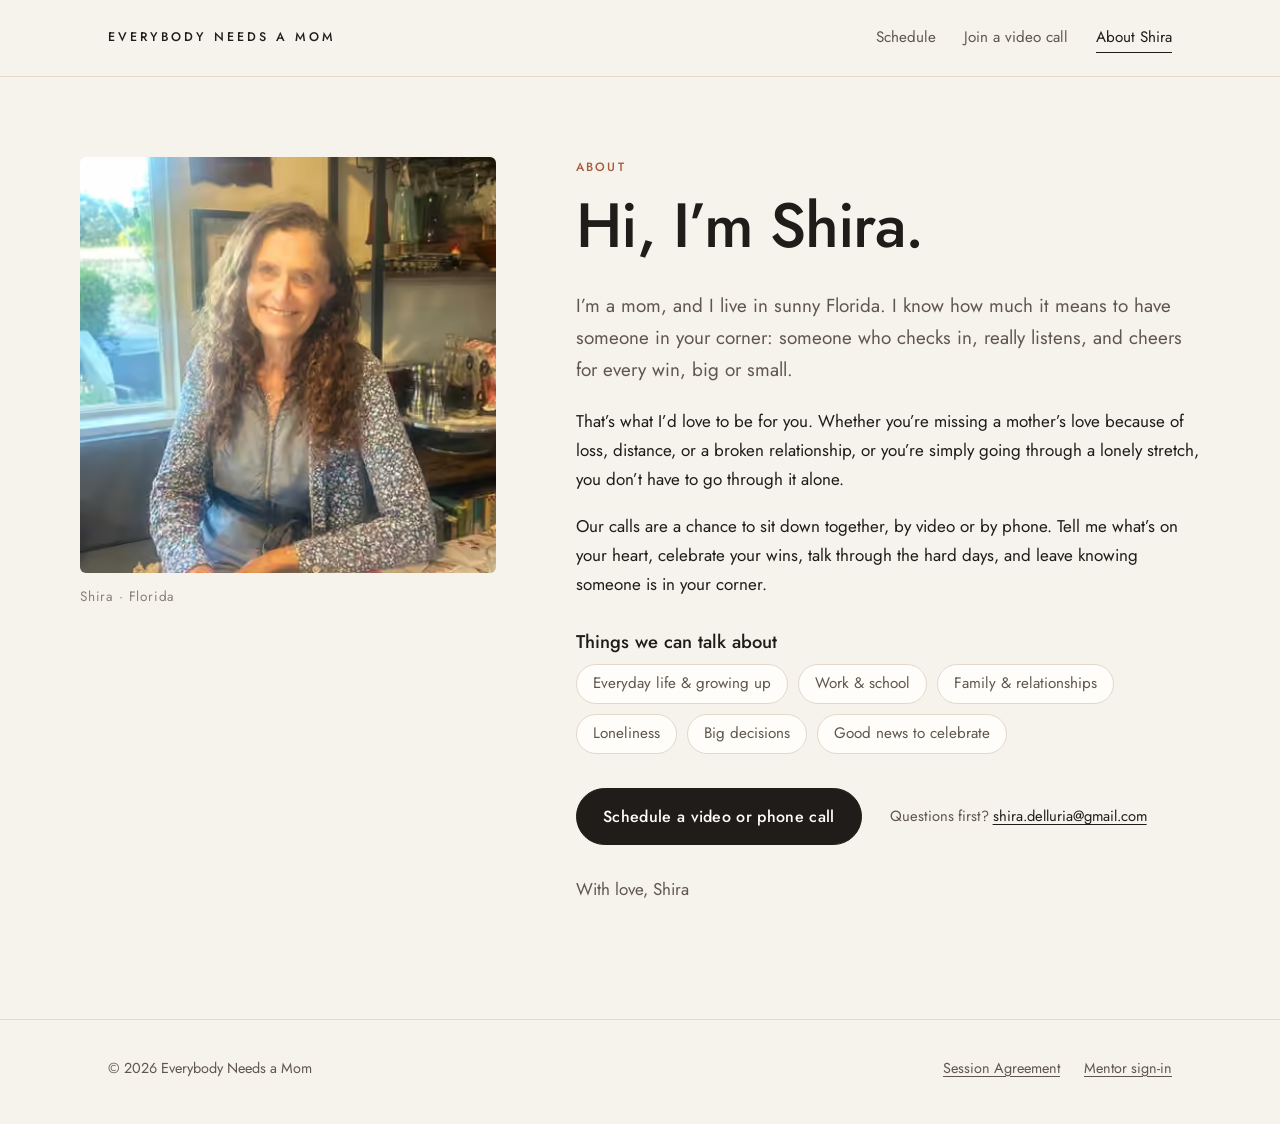
==== commit 164295e1: "New portrait of Shira Cropped to Shira only; location data (GPS) removed from the image.  Co-Autho" ====
--- a/about.html
+++ b/about.html
@@ -8,7 +8,7 @@
   <link rel="icon" href="data:image/svg+xml,<svg xmlns='http://www.w3.org/2000/svg' viewBox='0 0 64 64'><circle cx='32' cy='32' r='28' fill='%23A65A3A'/></svg>">
   <link rel="preconnect" href="https://fonts.bunny.net">
   <link rel="stylesheet" href="https://fonts.bunny.net/css?family=jost:400,500&display=swap">
-  <link rel="stylesheet" href="styles.css">
+  <link rel="stylesheet" href="styles.css?v=20261117">
 </head>
 <body>
 
@@ -26,7 +26,7 @@
 <main>
   <div class="wrap about-grid">
     <figure class="portrait">
-      <img src="shira.avif" alt="Shira smiling at sunset in Florida" width="360" height="360" onerror="this.closest('figure').remove();">
+      <img src="shira.avif?v=2" alt="Shira smiling at her kitchen table" width="360" height="360" onerror="this.closest('figure').remove();">
       <figcaption><span data-mentor-name>Shira</span> &middot; Florida</figcaption>
     </figure>
 
@@ -66,7 +66,7 @@
   </div>
 </footer>
 
-<script src="config.js"></script>
-<script src="app.js"></script>
+<script src="config.js?v=20261117"></script>
+<script src="app.js?v=20261117"></script>
 </body>
 </html>
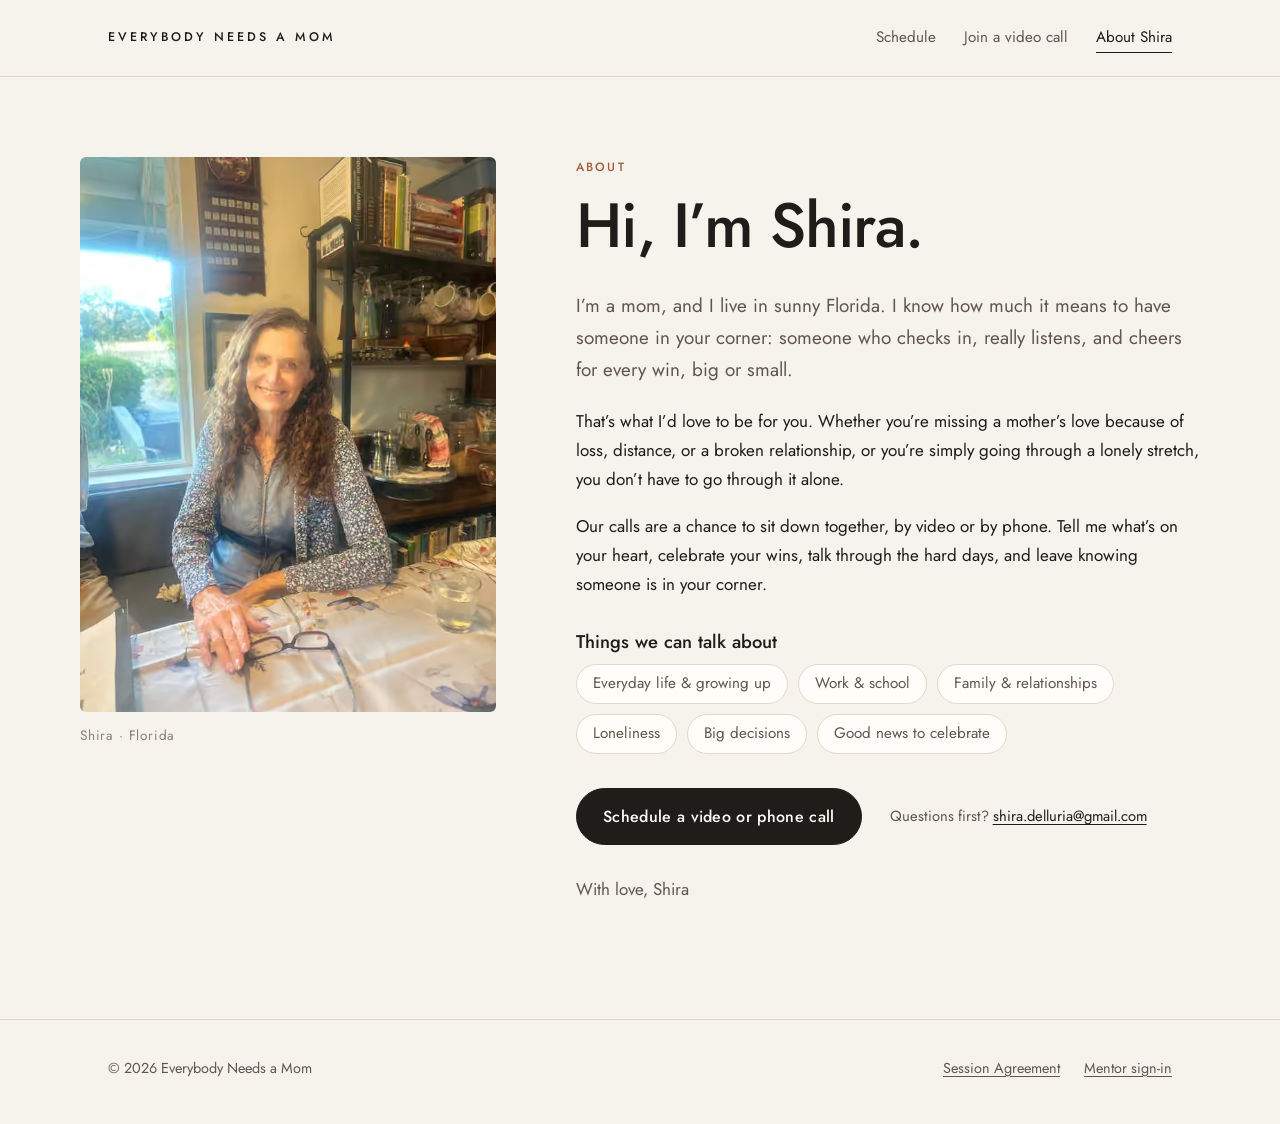
==== commit 575654b0: "Full uncropped portrait of Shira Use the original photo's full frame (resized to 600x800 for the web" ====
--- a/about.html
+++ b/about.html
@@ -8,7 +8,7 @@
   <link rel="icon" href="data:image/svg+xml,<svg xmlns='http://www.w3.org/2000/svg' viewBox='0 0 64 64'><circle cx='32' cy='32' r='28' fill='%23A65A3A'/></svg>">
   <link rel="preconnect" href="https://fonts.bunny.net">
   <link rel="stylesheet" href="https://fonts.bunny.net/css?family=jost:400,500&display=swap">
-  <link rel="stylesheet" href="styles.css?v=20261117">
+  <link rel="stylesheet" href="styles.css?v=20261117b">
 </head>
 <body>
 
@@ -26,7 +26,7 @@
 <main>
   <div class="wrap about-grid">
     <figure class="portrait">
-      <img src="shira.avif?v=2" alt="Shira smiling at her kitchen table" width="360" height="360" onerror="this.closest('figure').remove();">
+      <img src="shira.avif?v=3" alt="Shira smiling at her kitchen table" width="600" height="800" onerror="this.closest('figure').remove();">
       <figcaption><span data-mentor-name>Shira</span> &middot; Florida</figcaption>
     </figure>
 
--- a/styles.css
+++ b/styles.css
@@ -100,7 +100,7 @@
 .hero-actions { display: flex; align-items: center; gap: 18px 28px; flex-wrap: wrap; margin-top: 34px; }
 .portrait { margin: 0; }
 .portrait img {
-  display: block; width: 100%; height: auto; aspect-ratio: 1; object-fit: cover;
+  display: block; width: 100%; height: auto;
   border-radius: var(--radius); background: var(--sand);
 }
 .portrait figcaption { margin-top: 12px; font-size: 0.85rem; color: var(--ink-3); letter-spacing: 0.06em; }
